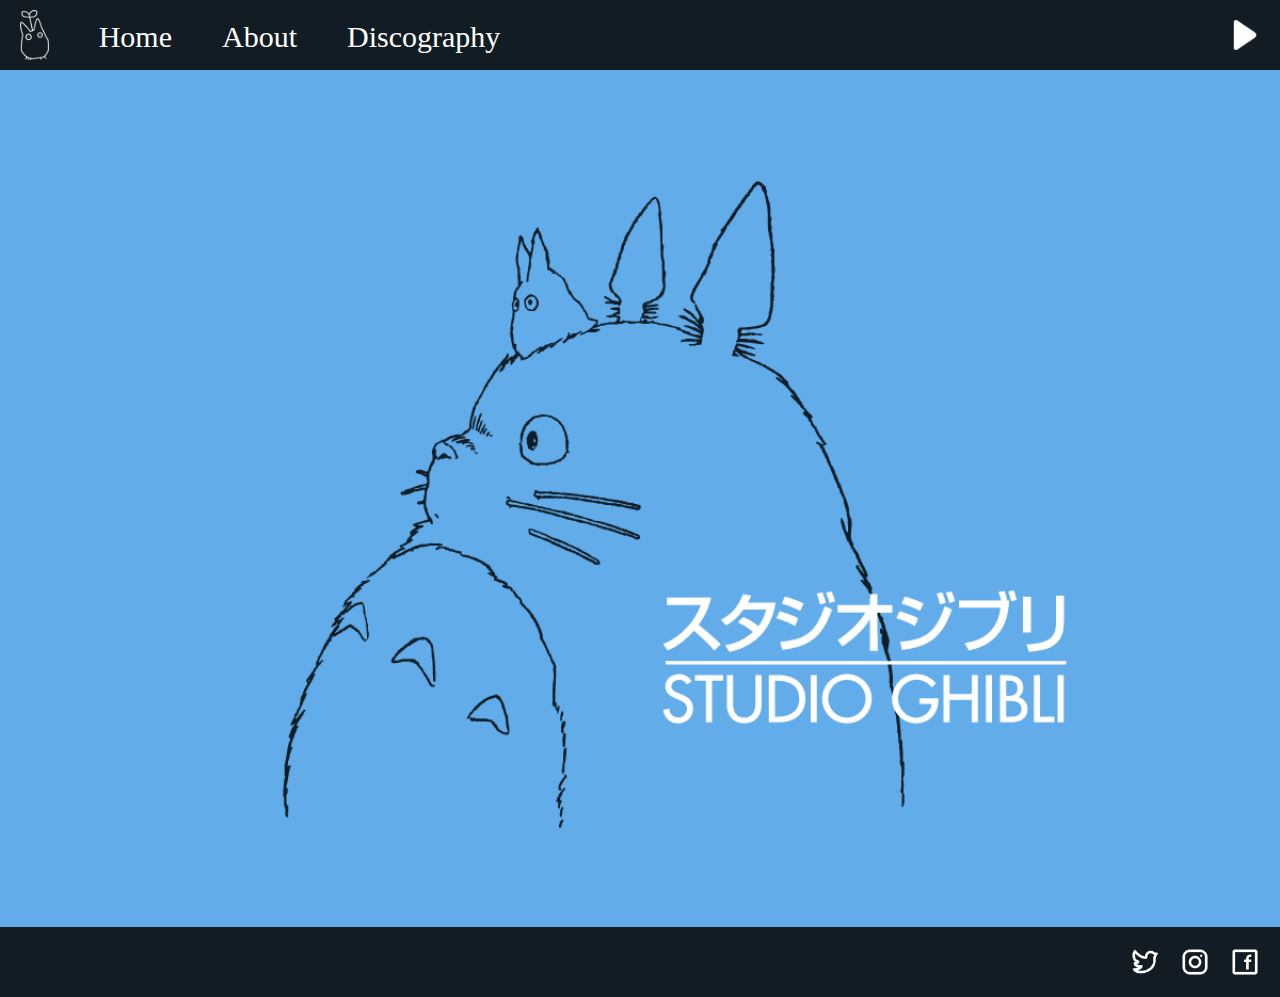
==== index.html @ 1a817ae4 "Homepage" ====
<!DOCTYPE html>
<html>
  <head>
    <title>Lecture 3 Demo</title>
    <link rel="stylesheet" type="text/css" href="assets/stylesheets/styles.css">
    <script type="text/javascript" src="assets/javascripts/index.js"></script>
  </head>
    <body>
      <div id="header">
        <img src="assets/images/logo.png">
        <div id="homeBtn"><a href="index.html">Home</a></div>
        <div id="homeBtn"><a href="about.html">About</a></div>
        <div id="homeBtn"><a href="about.html">Discography</a></div>

        <div id="control">
          <img id="playBtn" src="assets/images/playBtn.png" onclick="play()">
        </div>
      </div>
      <div id = "background">
        <video controls id="mainVideo", style="display: none">
          <source src="assets/videos/ghibli_film_collection_1080p.mp4" type="video/mp4">
          Your browser does not support the video tag.
        </video>
        <img src="assets/images/1234.png" id="mainImage">
      </div>
      <div id="footer">
        <div id="snsLogo"><img src="assets/images/facebook.png"></div>
        <div id="snsLogo"><img src="assets/images/instagram.png"></div>
        <div id="snsLogo"><img src="assets/images/twitter.png"></div>
      </div>
    </body>
</html>
---- assets/stylesheets/styles.css ----
* {
  margin: 0;
  padding: 0;
}

body {
  min-width: 1200px;
}

#header, #footer {
  padding: 0px;
  margin: 0px;
  text-align: left;
  background-color: rgb(17, 28, 36);
  color: white;
  width:100%;
  height: 70px;
  float: right;
}

#controlBtn {
  float: right;
  width: 60px;
  height: 60px;
  margin-top: 40px;
  margin-right: 100px;
  z-index: 10;
}

#header img {
  float: left;
  height: 50px;
  width: auto;
  padding-left: 20px;
  padding-top: 10px;
  padding-bottom: 5px;
}

#snsLogo img {
  width: 30px;
  height: 30px;
  float: right;
  padding-top: 20px;
  padding-right: 20px;
}

#homeBtn {
  font-size: 30px;
  float: left;
  height: 50px;
  padding-top: 20px;
  margin-left: 50px;
  text-align: center;
}

#homeBtn:hover {
  background-color: white;
  color: black;
  text-decoration-color: white;
}

#homeBtn a:link {
  color: white;
  text-decoration: none;
}

#homeBtn a:visited {
  color: inherit;
  text-decoration: none;
}

#background {
  width: 100%;
  background-color: rgb(98, 172, 234);
  z-index: 0;
}

#background video {
  width: 100%;
  height: auto;
}

#background img {
  width: 100%;
  height: auto;
}

#control {
  width: 30px;
  height: 30px;
  float: right;
  margin-top: 10px;
  margin-right: 40px;
}

#control img {
  width: 30px;
  height: 30px;
}
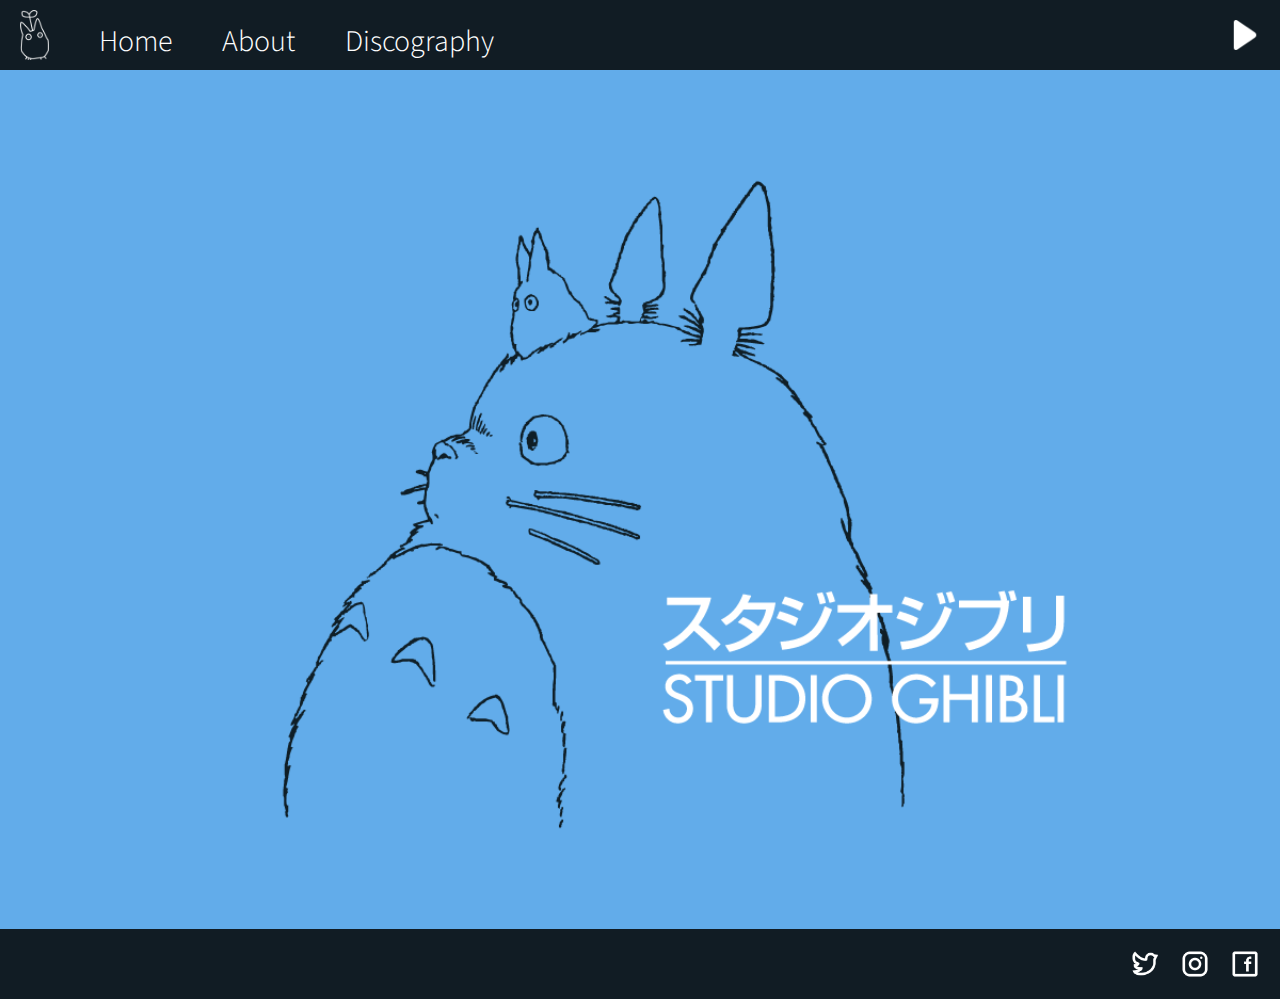
==== commit c57374a2: "About page with css" ====
--- a/index.html
+++ b/index.html
@@ -1,7 +1,9 @@
 <!DOCTYPE html>
 <html>
   <head>
-    <title>Lecture 3 Demo</title>
+    <title>home</title>
+    <link href="https://fonts.googleapis.com/css?family=Source+Sans+Pro:300,400&display=swap" rel="stylesheet">
+    <link rel="stylesheet" type="text/css" href="assets/stylesheets/nav.css">
     <link rel="stylesheet" type="text/css" href="assets/stylesheets/styles.css">
     <script type="text/javascript" src="assets/javascripts/index.js"></script>
   </head>
--- a/assets/stylesheets/nav.css
+++ b/assets/stylesheets/nav.css
@@ -0,0 +1,57 @@
+#header {
+  padding: 0px;
+  margin: 0px;
+  text-align: left;
+  background-color: rgb(17, 28, 36);
+  color: white;
+  width:100%;
+  height: 70px;
+  float: right;
+}
+
+#header img {
+  float: left;
+  height: 50px;
+  width: auto;
+  padding-left: 20px;
+  padding-top: 10px;
+  padding-bottom: 5px;
+}
+
+#homeBtn {
+  font-size: 30px;
+  float: left;
+  height: 50px;
+  padding-top: 20px;
+  margin-left: 50px;
+  text-align: center;
+}
+
+#homeBtn:hover {
+  background-color: white;
+  color: black;
+  text-decoration-color: white;
+}
+
+#homeBtn a:link {
+  color: white;
+  text-decoration: none;
+}
+
+#homeBtn a:visited {
+  color: inherit;
+  text-decoration: none;
+}
+
+#control {
+  width: 30px;
+  height: 30px;
+  float: right;
+  margin-top: 10px;
+  margin-right: 40px;
+}
+
+#control img {
+  width: 30px;
+  height: 30px;
+}
--- a/assets/stylesheets/styles.css
+++ b/assets/stylesheets/styles.css
@@ -5,9 +5,11 @@
 
 body {
   min-width: 1200px;
+  font-family: 'Source Sans Pro', sans-serif;
+  font-weight: 300;
 }
 
-#header, #footer {
+#footer {
   padding: 0px;
   margin: 0px;
   text-align: left;
@@ -27,46 +29,12 @@
   z-index: 10;
 }
 
-#header img {
-  float: left;
-  height: 50px;
-  width: auto;
-  padding-left: 20px;
-  padding-top: 10px;
-  padding-bottom: 5px;
-}
-
 #snsLogo img {
   width: 30px;
   height: 30px;
   float: right;
   padding-top: 20px;
   padding-right: 20px;
-}
-
-#homeBtn {
-  font-size: 30px;
-  float: left;
-  height: 50px;
-  padding-top: 20px;
-  margin-left: 50px;
-  text-align: center;
-}
-
-#homeBtn:hover {
-  background-color: white;
-  color: black;
-  text-decoration-color: white;
-}
-
-#homeBtn a:link {
-  color: white;
-  text-decoration: none;
-}
-
-#homeBtn a:visited {
-  color: inherit;
-  text-decoration: none;
 }
 
 #background {
@@ -84,16 +52,3 @@
   width: 100%;
   height: auto;
 }
-
-#control {
-  width: 30px;
-  height: 30px;
-  float: right;
-  margin-top: 10px;
-  margin-right: 40px;
-}
-
-#control img {
-  width: 30px;
-  height: 30px;
-}
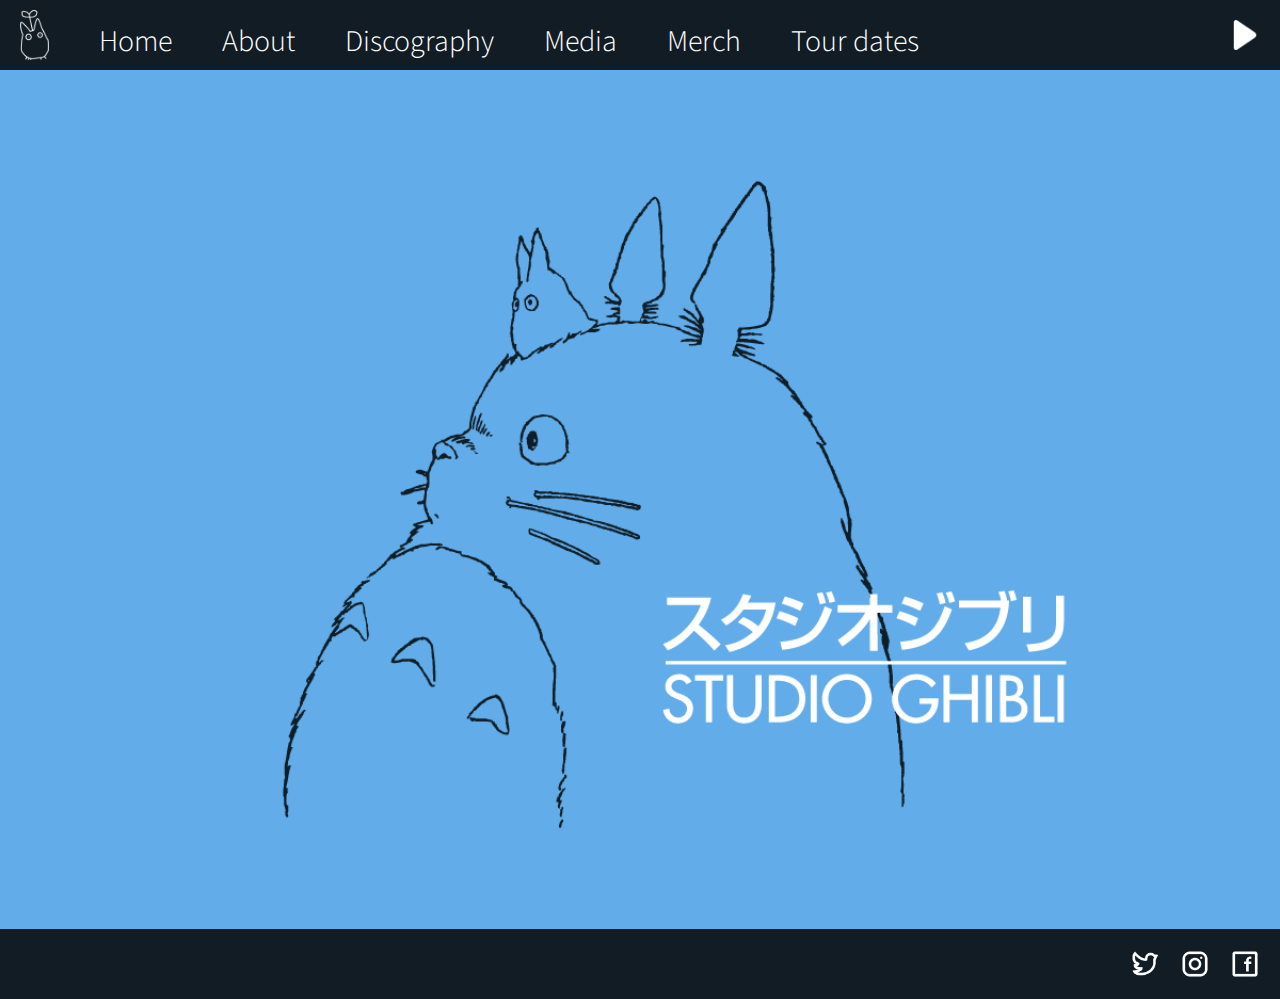
==== commit 3f7687c8: "Media&Merch&Tour Dates" ====
--- a/index.html
+++ b/index.html
@@ -10,10 +10,12 @@
     <body>
       <div id="header">
         <img src="assets/images/logo.png">
-        <div id="homeBtn"><a href="index.html">Home</a></div>
+        <div id="homeBtn"><a href="#">Home</a></div>
         <div id="homeBtn"><a href="about.html">About</a></div>
-        <div id="homeBtn"><a href="about.html">Discography</a></div>
-
+        <div id="homeBtn"><a href="discography.html">Discography</a></div>
+        <div id="homeBtn"><a href="media.html">Media</a></div>
+        <div id="homeBtn"><a href="merch.html">Merch</a></div>
+        <div id="homeBtn"><a href="tourdates.html">Tour dates</a></div>
         <div id="control">
           <img id="playBtn" src="assets/images/playBtn.png" onclick="play()">
         </div>
